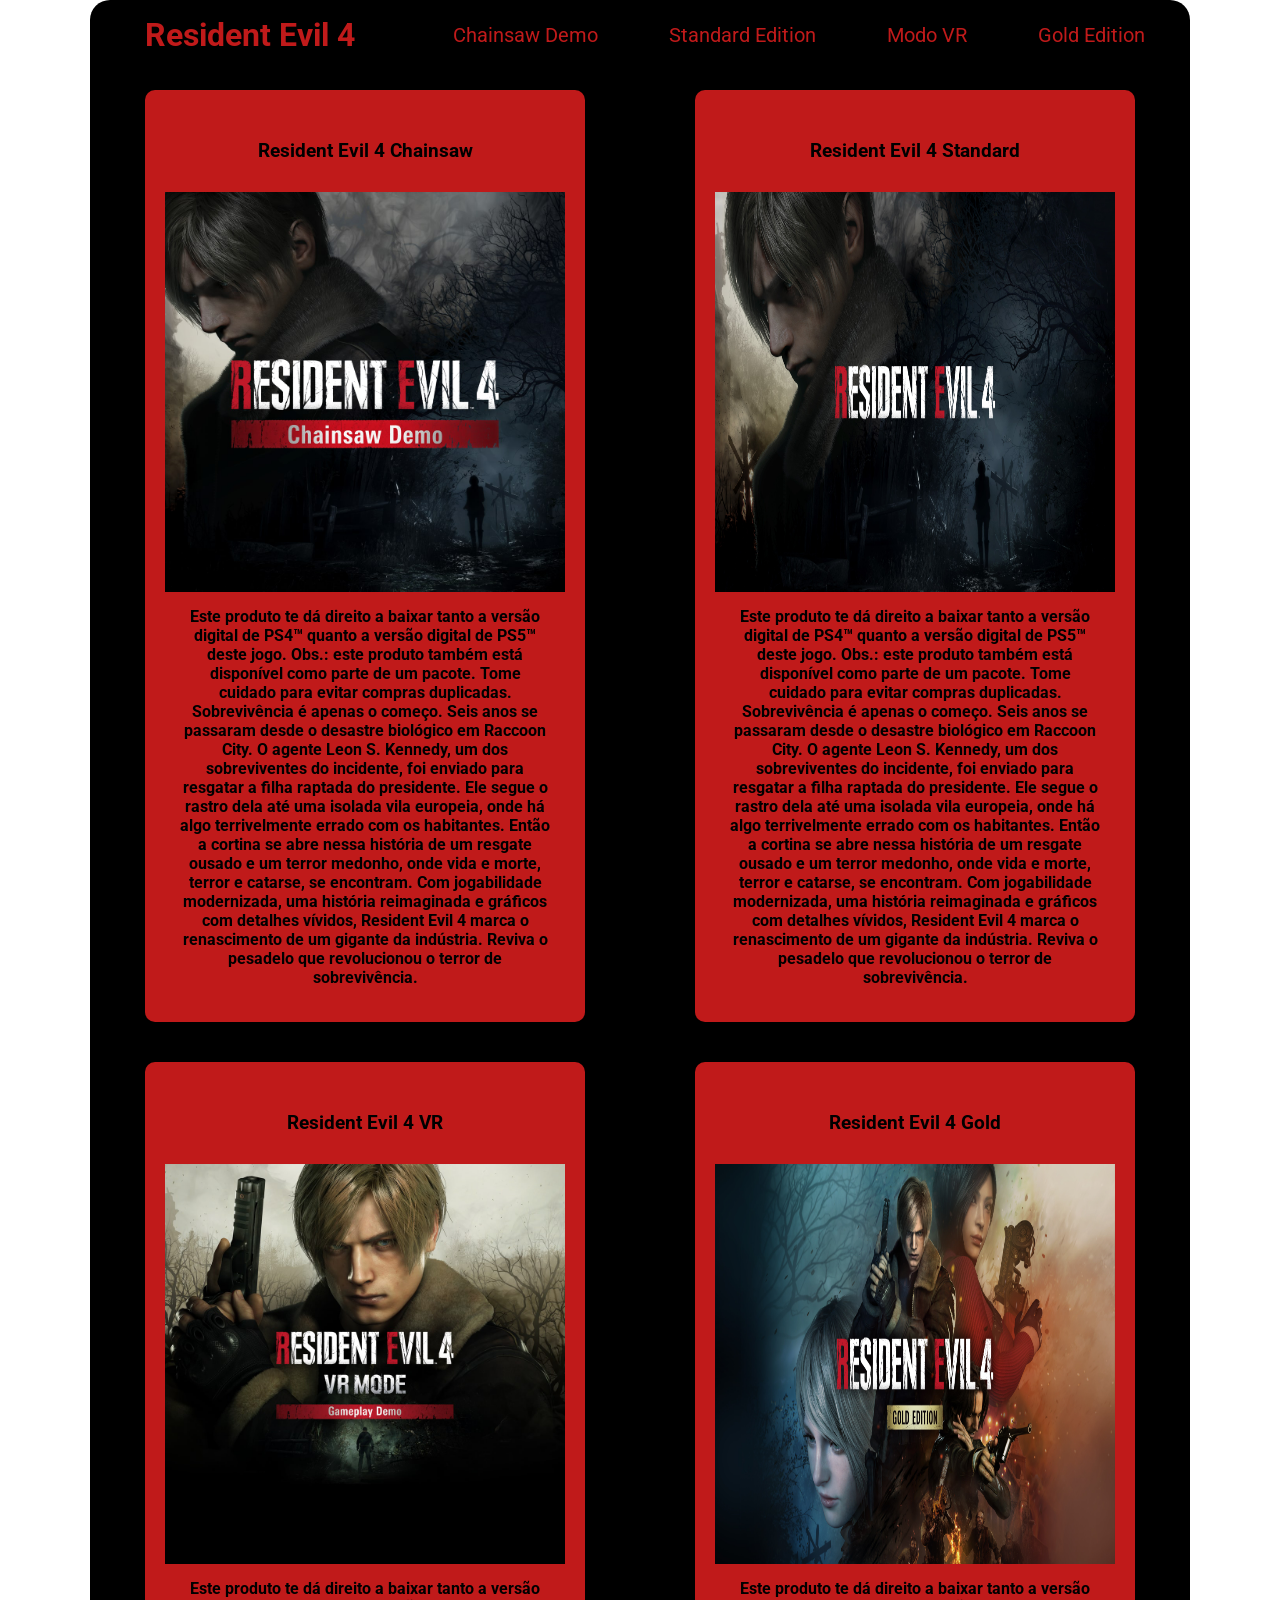
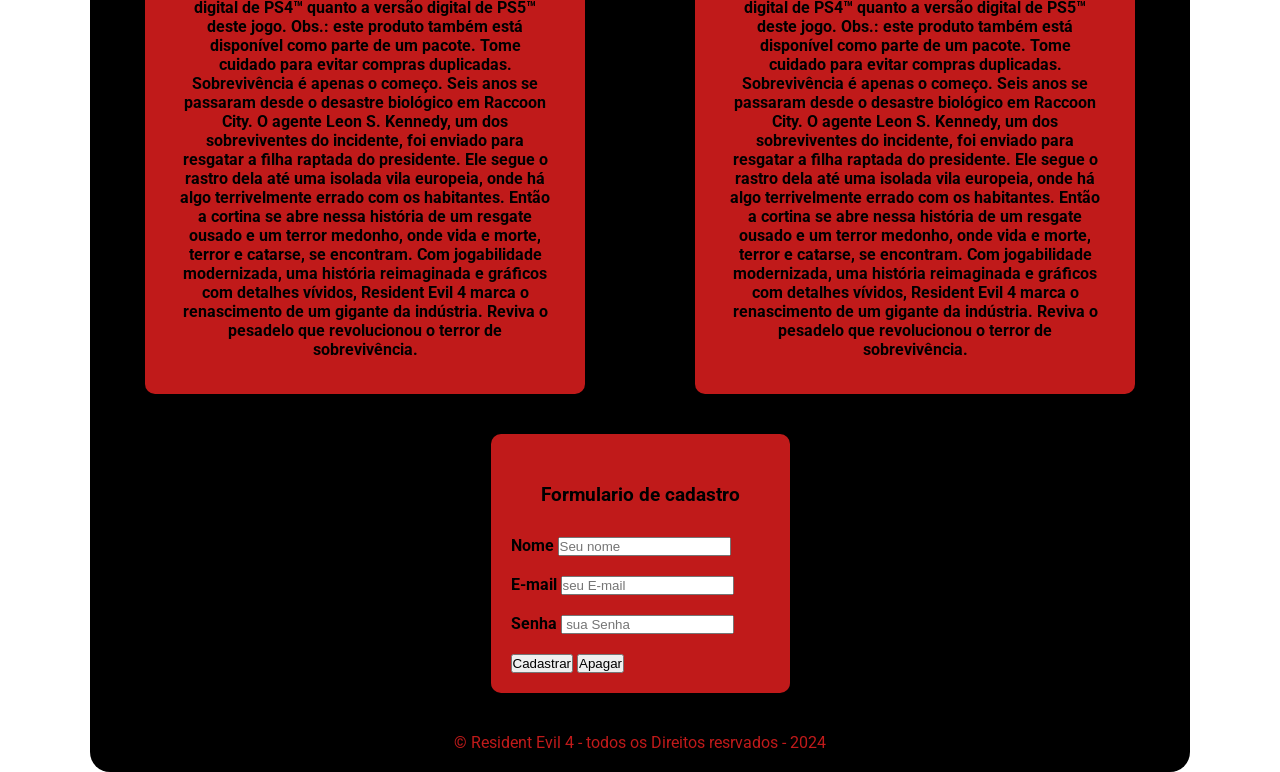
==== index.html @ 92c52e54 "add forms" ====
<!DOCTYPE html>
<html lang="pt-br">
<head>
    <meta charset="UTF-8">
    <meta name="viewport" content="width=device-width, initial-scale=1.0">
    <title>Resident Evil 4 </title>
    <link rel="stylesheet" href="./style.css" />
    <link rel="preconnect" href="https://fonts.googleapis.com">
    <link rel="preconnect" href="https://fonts.gstatic.com" crossorigin>
    <link href="https://fonts.googleapis.com/css2?family=Bungee&family=Roboto&display=swap" rel="stylesheet">
</head>
<body>
    <header>
        <div class="conteiner">
            <h1>Resident Evil 4 </h1>
        <nav>
            <ul>
                <li>
                    <a href="#Chainsaw">Chainsaw Demo</a>
                </li>
                <li>
                    <a href="#Standard">Standard Edition</a>
                </li>
                <li>
                    <a href="#VR">Modo VR</a>
                </li>
                <li>
                    <a href="#Gold">Gold Edition</a>
                </li>
            </ul>
        </nav>
        </div>
    </header>
    <section>
        <article id="Chainsaw">
            <h1>Resident Evil 4 Chainsaw</h1>
            <img src="imagens/redemo.jpg" alt="">
            <p>Este produto te dá direito a baixar tanto a versão digital de PS4™ quanto a versão digital de PS5™ deste jogo.
                Obs.: este produto também está disponível como parte de um pacote. Tome cuidado para evitar compras duplicadas.
            
                Sobrevivência é apenas o começo.
            
                Seis anos se passaram desde o desastre biológico em Raccoon City.
                O agente Leon S. Kennedy, um dos sobreviventes do incidente, foi enviado para resgatar a filha raptada do presidente.
                Ele segue o rastro dela até uma isolada vila europeia, onde há algo terrivelmente errado com os habitantes.
                Então a cortina se abre nessa história de um resgate ousado e um terror medonho, onde vida e morte, terror e catarse, se encontram.
            
                Com jogabilidade modernizada, uma história reimaginada e gráficos com detalhes vívidos,
                Resident Evil 4 marca o renascimento de um gigante da indústria.
            
                Reviva o pesadelo que revolucionou o terror de sobrevivência.</p>
        </article>
        <article id="Standard">
            <h1>Resident Evil 4 Standard</h1>
            <img src="imagens/restand.jpg" alt="">
            <p>Este produto te dá direito a baixar tanto a versão digital de PS4™ quanto a versão digital de PS5™ deste jogo.
                Obs.: este produto também está disponível como parte de um pacote. Tome cuidado para evitar compras duplicadas.
            
                Sobrevivência é apenas o começo.
            
                Seis anos se passaram desde o desastre biológico em Raccoon City.
                O agente Leon S. Kennedy, um dos sobreviventes do incidente, foi enviado para resgatar a filha raptada do presidente.
                Ele segue o rastro dela até uma isolada vila europeia, onde há algo terrivelmente errado com os habitantes.
                Então a cortina se abre nessa história de um resgate ousado e um terror medonho, onde vida e morte, terror e catarse, se encontram.
            
                Com jogabilidade modernizada, uma história reimaginada e gráficos com detalhes vívidos,
                Resident Evil 4 marca o renascimento de um gigante da indústria.
            
                Reviva o pesadelo que revolucionou o terror de sobrevivência.</p>
        </article>
        <article id="VR">
            <h1>Resident Evil 4 VR</h1>
            <img src="imagens/revr.jpg" alt="">
            <p>Este produto te dá direito a baixar tanto a versão digital de PS4™ quanto a versão digital de PS5™ deste jogo.
                Obs.: este produto também está disponível como parte de um pacote. Tome cuidado para evitar compras duplicadas.
            
                Sobrevivência é apenas o começo.
            
                Seis anos se passaram desde o desastre biológico em Raccoon City.
                O agente Leon S. Kennedy, um dos sobreviventes do incidente, foi enviado para resgatar a filha raptada do presidente.
                Ele segue o rastro dela até uma isolada vila europeia, onde há algo terrivelmente errado com os habitantes.
                Então a cortina se abre nessa história de um resgate ousado e um terror medonho, onde vida e morte, terror e catarse, se encontram.
            
                Com jogabilidade modernizada, uma história reimaginada e gráficos com detalhes vívidos,
                Resident Evil 4 marca o renascimento de um gigante da indústria.
            
                Reviva o pesadelo que revolucionou o terror de sobrevivência.</p>
        </article>
        <article id="Gold">
            <h1>Resident Evil 4 Gold</h1>
            <img src="imagens/regold.jpg" alt="">
            <p>Este produto te dá direito a baixar tanto a versão digital de PS4™ quanto a versão digital de PS5™ deste jogo.
                Obs.: este produto também está disponível como parte de um pacote. Tome cuidado para evitar compras duplicadas.
            
                Sobrevivência é apenas o começo.
            
                Seis anos se passaram desde o desastre biológico em Raccoon City.
                O agente Leon S. Kennedy, um dos sobreviventes do incidente, foi enviado para resgatar a filha raptada do presidente.
                Ele segue o rastro dela até uma isolada vila europeia, onde há algo terrivelmente errado com os habitantes.
                Então a cortina se abre nessa história de um resgate ousado e um terror medonho, onde vida e morte, terror e catarse, se encontram.
            
                Com jogabilidade modernizada, uma história reimaginada e gráficos com detalhes vívidos,
                Resident Evil 4 marca o renascimento de um gigante da indústria.
            
                Reviva o pesadelo que revolucionou o terror de sobrevivência.</p>
        </article>
        <article>
            <form>
                <h1>Formulario de cadastro</h1>
                <label for="Nome">Nome</label>
                <input id="Nome" type="text" placeholder="Seu nome"/>
                <br/><br/>
                <label for="email">E-mail</label>
                <input id="email" type="email" placeholder="seu E-mail"/>
                <br/><br/>
                <label for="Senha">Senha</label>
                <input id="Senha" type="password" placeholder=" sua Senha"/>
                <br/><br/>
                <button class="botaoenvio" type="submit">Cadastrar</button>
                <button class="botaoapagar" type="reset">Apagar</button>
            </form>
        </article>
    </section>
    <footer>
        <div class="conteiner">
            <p>
                &copy;  Resident Evil 4 - todos os Direitos resrvados - 2024
            </p>
        </div>
    </footer>
</body>
</html>
---- style.css ----
*{
    margin: 0;
    padding: 0;
    box-sizing: border-box;
}
body {
    font-family: 'Roboto', sans-serif;
    color:#490000;
    
}
 
.conteiner{
    max-width: 1280px;
    width: 100%;
    margin: 0 auto;
}

header{
    max-width: 1100px;
    margin: auto;
    border-radius: 20px 20px 0px 0px;
    
}
header h1{
    padding-left: 55px;
}
header nav li{
    display: inline;
    margin-left: 16px;
    font-size: 20px;
    padding-right: 40px;
}

header nav li a{
    color:#c01a1a;
    text-decoration: none;
    padding: 5px;
    
}

header nav li a:hover{
    background-color: #c01a1a;
    border-radius: 10px ;
    color: #000000;
    transition: 1s;
}



header{
    padding: 16px 0;
    background-color:#000000 ;
    color:#c01a1a;
}

header .conteiner{
    display: flex;
    align-items: center;
    justify-content: space-between;
}

section img {
    display: block;
    width: 400px;
    height: 400px;
    margin: auto;
}

section h1{
    text-align: center;
    margin:30px;
}

section p {
    max-width: 400px;
    text-align: center;
    margin: auto;
    padding: 15px;
}

section {
    display: flex;
    flex-wrap: wrap;
    background-color: #000000;
    color: black;
    font-weight: bolder;
    max-width: 1100px;
    margin: auto;
}

article{
    margin:20px auto;
    background-color: #c01a1a;
    padding: 20px;
    border-radius: 10px;
}
form button {
    margin: auto;
    text-align: center;
}

footer{
    background-color: #000000;
    color: #c01a1a;
    padding: 20px;
    text-align: center;
    width: 1100px;
    margin: auto;
    border-radius: 0px 0px 20px 20px ;
}
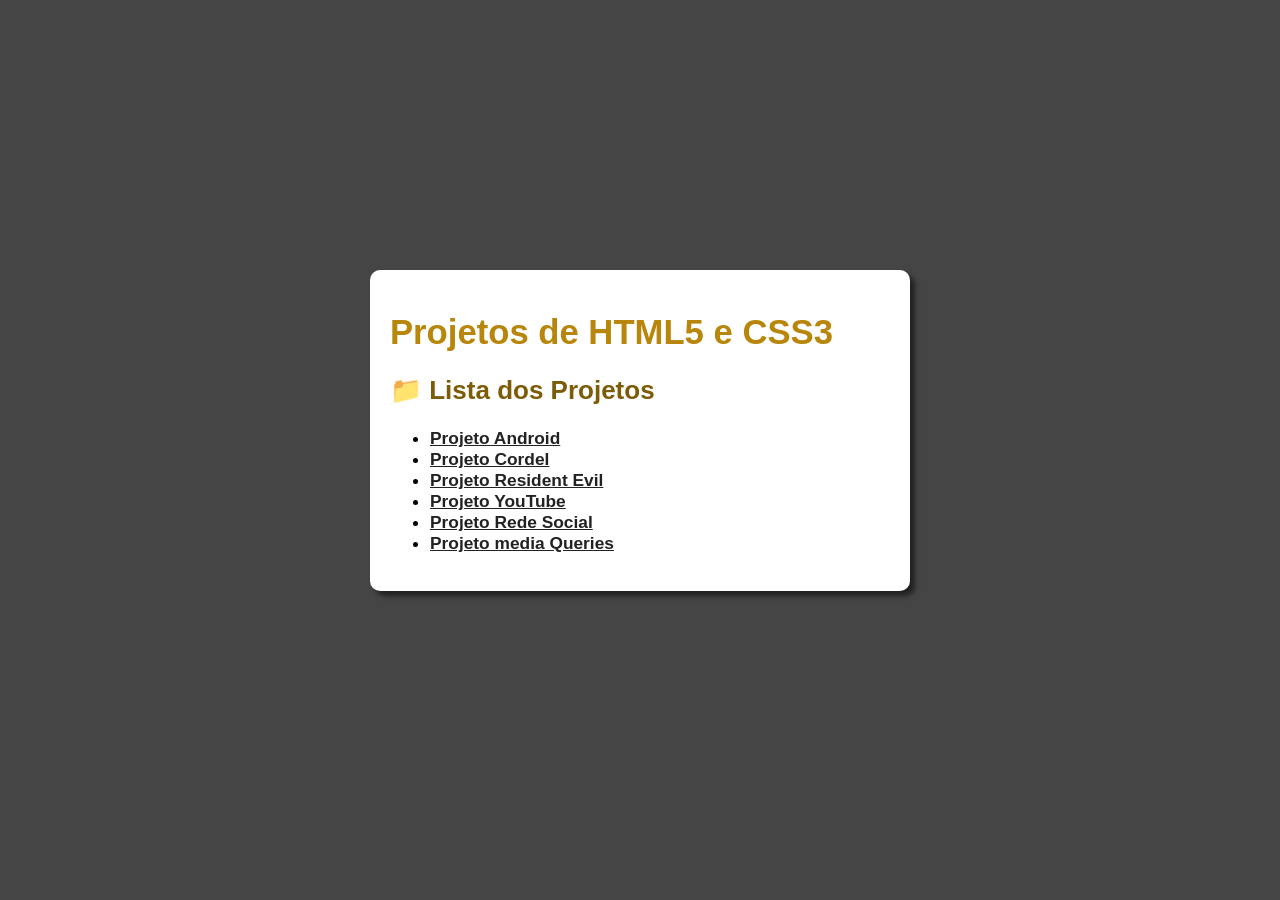
==== commit e82c13d5: "A+" ====
--- a/index.html
+++ b/index.html
@@ -1,133 +1,24 @@
-
 <!DOCTYPE html>
 <html lang="pt-br">
 <head>
     <meta charset="UTF-8">
-    <meta name="viewport" content="width=device-width, initial-scale=1.0">
-    <title>Resident Evil 4 </title>
-    <link rel="stylesheet" href="./style.css" />
-    <link rel="preconnect" href="https://fonts.googleapis.com">
-    <link rel="preconnect" href="https://fonts.gstatic.com" crossorigin>
-    <link href="https://fonts.googleapis.com/css2?family=Bungee&family=Roboto&display=swap" rel="stylesheet">
+    <meta name="viewport" content="width=device-width, initial-scale=1.0"> 
+    <title>Exercícios de HTML5 e CSS3</title>
+    <link rel="stylesheet" href="style.css">
 </head>
 <body>
-    <header>
-        <div class="conteiner">
-            <h1>Resident Evil 4 </h1>
-        <nav>
-            <ul>
-                <li>
-                    <a href="#Chainsaw">Chainsaw Demo</a>
-                </li>
-                <li>
-                    <a href="#Standard">Standard Edition</a>
-                </li>
-                <li>
-                    <a href="#VR">Modo VR</a>
-                </li>
-                <li>
-                    <a href="#Gold">Gold Edition</a>
-                </li>
-            </ul>
-        </nav>
-        </div>
-    </header>
-    <section>
-        <article id="Chainsaw">
-            <h1>Resident Evil 4 Chainsaw</h1>
-            <img src="imagens/redemo.jpg" alt="">
-            <p>Este produto te dá direito a baixar tanto a versão digital de PS4™ quanto a versão digital de PS5™ deste jogo.
-                Obs.: este produto também está disponível como parte de um pacote. Tome cuidado para evitar compras duplicadas.
-            
-                Sobrevivência é apenas o começo.
-            
-                Seis anos se passaram desde o desastre biológico em Raccoon City.
-                O agente Leon S. Kennedy, um dos sobreviventes do incidente, foi enviado para resgatar a filha raptada do presidente.
-                Ele segue o rastro dela até uma isolada vila europeia, onde há algo terrivelmente errado com os habitantes.
-                Então a cortina se abre nessa história de um resgate ousado e um terror medonho, onde vida e morte, terror e catarse, se encontram.
-            
-                Com jogabilidade modernizada, uma história reimaginada e gráficos com detalhes vívidos,
-                Resident Evil 4 marca o renascimento de um gigante da indústria.
-            
-                Reviva o pesadelo que revolucionou o terror de sobrevivência.</p>
-        </article>
-        <article id="Standard">
-            <h1>Resident Evil 4 Standard</h1>
-            <img src="imagens/restand.jpg" alt="">
-            <p>Este produto te dá direito a baixar tanto a versão digital de PS4™ quanto a versão digital de PS5™ deste jogo.
-                Obs.: este produto também está disponível como parte de um pacote. Tome cuidado para evitar compras duplicadas.
-            
-                Sobrevivência é apenas o começo.
-            
-                Seis anos se passaram desde o desastre biológico em Raccoon City.
-                O agente Leon S. Kennedy, um dos sobreviventes do incidente, foi enviado para resgatar a filha raptada do presidente.
-                Ele segue o rastro dela até uma isolada vila europeia, onde há algo terrivelmente errado com os habitantes.
-                Então a cortina se abre nessa história de um resgate ousado e um terror medonho, onde vida e morte, terror e catarse, se encontram.
-            
-                Com jogabilidade modernizada, uma história reimaginada e gráficos com detalhes vívidos,
-                Resident Evil 4 marca o renascimento de um gigante da indústria.
-            
-                Reviva o pesadelo que revolucionou o terror de sobrevivência.</p>
-        </article>
-        <article id="VR">
-            <h1>Resident Evil 4 VR</h1>
-            <img src="imagens/revr.jpg" alt="">
-            <p>Este produto te dá direito a baixar tanto a versão digital de PS4™ quanto a versão digital de PS5™ deste jogo.
-                Obs.: este produto também está disponível como parte de um pacote. Tome cuidado para evitar compras duplicadas.
-            
-                Sobrevivência é apenas o começo.
-            
-                Seis anos se passaram desde o desastre biológico em Raccoon City.
-                O agente Leon S. Kennedy, um dos sobreviventes do incidente, foi enviado para resgatar a filha raptada do presidente.
-                Ele segue o rastro dela até uma isolada vila europeia, onde há algo terrivelmente errado com os habitantes.
-                Então a cortina se abre nessa história de um resgate ousado e um terror medonho, onde vida e morte, terror e catarse, se encontram.
-            
-                Com jogabilidade modernizada, uma história reimaginada e gráficos com detalhes vívidos,
-                Resident Evil 4 marca o renascimento de um gigante da indústria.
-            
-                Reviva o pesadelo que revolucionou o terror de sobrevivência.</p>
-        </article>
-        <article id="Gold">
-            <h1>Resident Evil 4 Gold</h1>
-            <img src="imagens/regold.jpg" alt="">
-            <p>Este produto te dá direito a baixar tanto a versão digital de PS4™ quanto a versão digital de PS5™ deste jogo.
-                Obs.: este produto também está disponível como parte de um pacote. Tome cuidado para evitar compras duplicadas.
-            
-                Sobrevivência é apenas o começo.
-            
-                Seis anos se passaram desde o desastre biológico em Raccoon City.
-                O agente Leon S. Kennedy, um dos sobreviventes do incidente, foi enviado para resgatar a filha raptada do presidente.
-                Ele segue o rastro dela até uma isolada vila europeia, onde há algo terrivelmente errado com os habitantes.
-                Então a cortina se abre nessa história de um resgate ousado e um terror medonho, onde vida e morte, terror e catarse, se encontram.
-            
-                Com jogabilidade modernizada, uma história reimaginada e gráficos com detalhes vívidos,
-                Resident Evil 4 marca o renascimento de um gigante da indústria.
-            
-                Reviva o pesadelo que revolucionou o terror de sobrevivência.</p>
-        </article>
-        <article>
-            <form>
-                <h1>Formulario de cadastro</h1>
-                <label for="Nome">Nome</label>
-                <input id="Nome" type="text" placeholder="Seu nome"/>
-                <br/><br/>
-                <label for="email">E-mail</label>
-                <input id="email" type="email" placeholder="seu E-mail"/>
-                <br/><br/>
-                <label for="Senha">Senha</label>
-                <input id="Senha" type="password" placeholder=" sua Senha"/>
-                <br/><br/>
-                <button class="botaoenvio" type="submit">Cadastrar</button>
-                <button class="botaoapagar" type="reset">Apagar</button>
-            </form>
-        </article>
-    </section>
-    <footer>
-        <div class="conteiner">
-            <p>
-                &copy;  Resident Evil 4 - todos os Direitos resrvados - 2024
-            </p>
-        </div>
-    </footer>
+    <main>
+        <h1>Projetos de HTML5 e CSS3</h1>
+        
+        <h2>&#x1F4C1; Lista dos Projetos</h2>
+        <ul>
+            <li><a href="Android/index17.html" target="_blank">Projeto Android</a></li>
+            <li><a href="Cordel Moderno/index18.html" target="_blank">Projeto Cordel</a></li>
+            <li><a href="Resident Evil/index.html" target="_blank">Projeto Resident Evil</a></li>
+            <li><a href="YouTube/index11.html" target="_blank">Projeto YouTube</a></li>
+            <li><a href="#" target="_blank">Projeto Rede Social</a></li>
+            <li><a href="#" target="_blank">Projeto media Queries</a></li>
+        </ul>
+    </main>
 </body>
-</html>+</html>
--- a/style.css
+++ b/style.css
@@ -1,110 +1,32 @@
-*{
-    margin: 0;
-    padding: 0;
-    box-sizing: border-box;
-}
 body {
-    font-family: 'Roboto', sans-serif;
-    color:#490000;
-    
-}
- 
-.conteiner{
-    max-width: 1280px;
-    width: 100%;
-    margin: 0 auto;
+    background-color: rgb(69, 69, 69);
+    font: 13pt Arial;
 }
 
-header{
-    max-width: 1100px;
+main {
+    background-color: white;
+    width: 500px;
+    padding: 20px;
     margin: auto;
-    border-radius: 20px 20px 0px 0px;
-    
-}
-header h1{
-    padding-left: 55px;
-}
-header nav li{
-    display: inline;
-    margin-left: 16px;
-    font-size: 20px;
-    padding-right: 40px;
+    margin-top: 30vh;
+    border-radius: 10px;
+    box-shadow: 5px 5px 5px rgba(0, 0, 0, 0.529);
 }
 
-header nav li a{
-    color:#c01a1a;
-    text-decoration: none;
-    padding: 5px;
-    
+h1 {
+    color: darkgoldenrod;
 }
 
-header nav li a:hover{
-    background-color: #c01a1a;
-    border-radius: 10px ;
-    color: #000000;
-    transition: 1s;
+h2 {
+    color: rgb(125, 92, 8);
 }
 
-
-
-header{
-    padding: 16px 0;
-    background-color:#000000 ;
-    color:#c01a1a;
+a, a:visited {
+    color: rgb(34, 34, 34);
+    font-weight: bolder;
 }
 
-header .conteiner{
-    display: flex;
-    align-items: center;
-    justify-content: space-between;
-}
-
-section img {
-    display: block;
-    width: 400px;
-    height: 400px;
-    margin: auto;
-}
-
-section h1{
-    text-align: center;
-    margin:30px;
-}
-
-section p {
-    max-width: 400px;
-    text-align: center;
-    margin: auto;
-    padding: 15px;
-}
-
-section {
-    display: flex;
-    flex-wrap: wrap;
-    background-color: #000000;
-    color: black;
-    font-weight: bolder;
-    max-width: 1100px;
-    margin: auto;
-}
-
-article{
-    margin:20px auto;
-    background-color: #c01a1a;
-    padding: 20px;
-    border-radius: 10px;
-}
-form button {
-    margin: auto;
-    text-align: center;
-}
-
-footer{
-    background-color: #000000;
-    color: #c01a1a;
-    padding: 20px;
-    text-align: center;
-    width: 1100px;
-    margin: auto;
-    border-radius: 0px 0px 20px 20px ;
+a:hover {
+    color: darkgoldenrod;
+    text-decoration: none;
 }
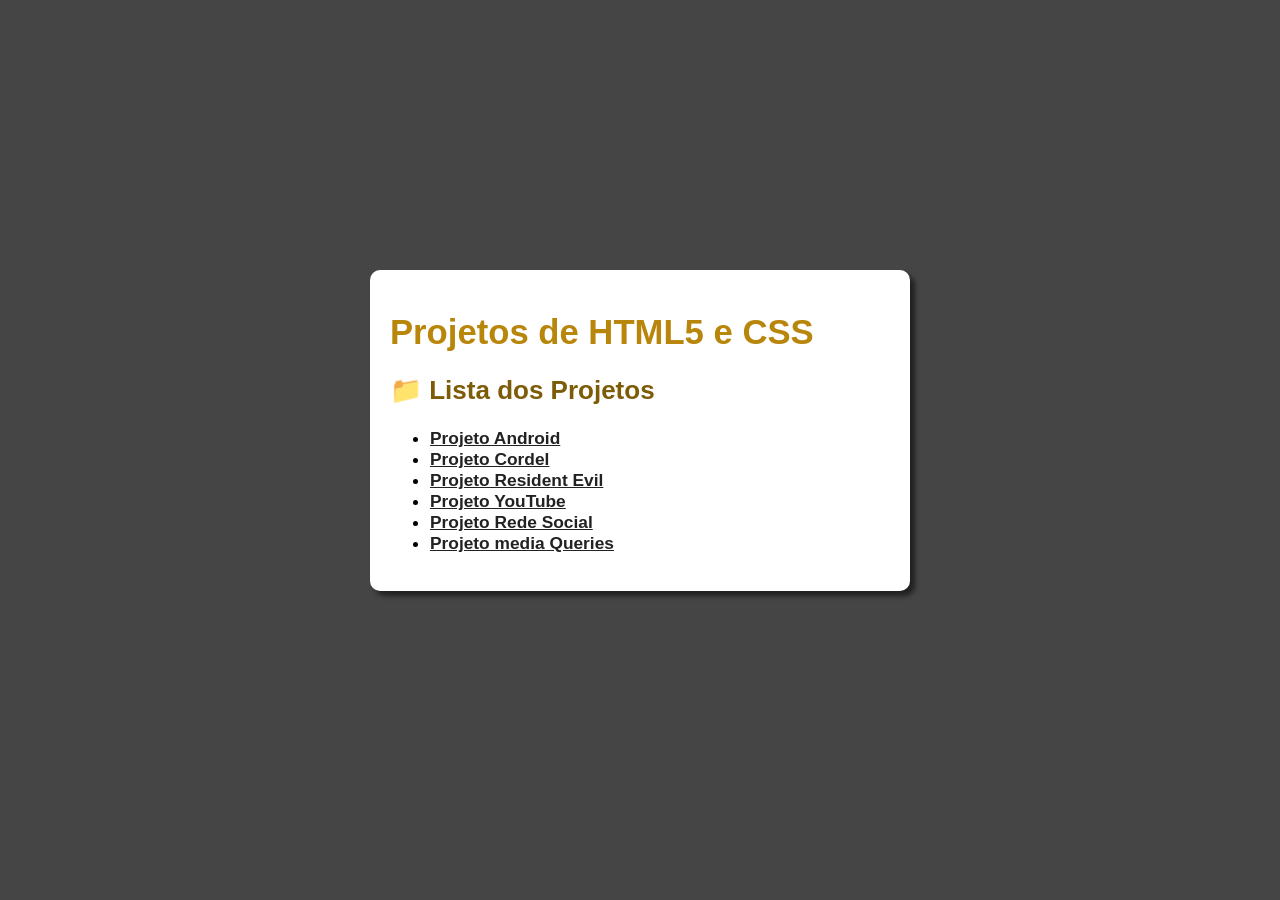
==== commit 0e05c8b8: "A+" ====
--- a/index.html
+++ b/index.html
@@ -8,16 +8,16 @@
 </head>
 <body>
     <main>
-        <h1>Projetos de HTML5 e CSS3</h1>
+        <h1>Projetos de HTML5 e CSS</h1>
         
         <h2>&#x1F4C1; Lista dos Projetos</h2>
         <ul>
             <li><a href="Android/index17.html" target="_blank">Projeto Android</a></li>
             <li><a href="Cordel Moderno/index18.html" target="_blank">Projeto Cordel</a></li>
-            <li><a href="Resident Evil/index.html" target="_blank">Projeto Resident Evil</a></li>
+            <li><a href="Resident Evil 4/index.html" target="_blank">Projeto Resident Evil</a></li>
             <li><a href="YouTube/index11.html" target="_blank">Projeto YouTube</a></li>
-            <li><a href="#" target="_blank">Projeto Rede Social</a></li>
-            <li><a href="#" target="_blank">Projeto media Queries</a></li>
+            <li><a href="Rede Social/index26.html" target="_blank">Projeto Rede Social</a></li>
+            <li><a href="Midia Query/TelaLogin.html" target="_blank">Projeto media Queries</a></li>
         </ul>
     </main>
 </body>
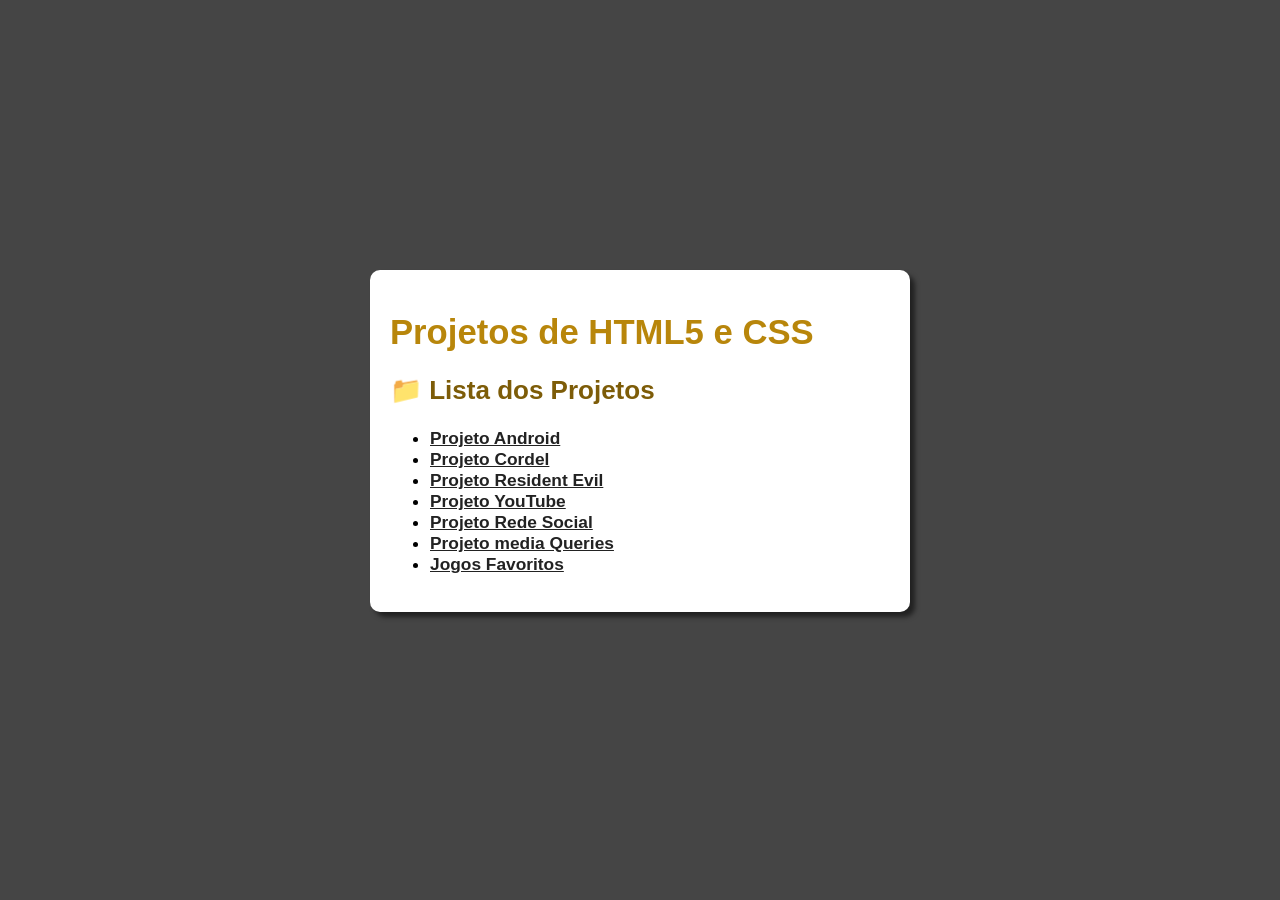
==== commit 8f0c5487: "A+" ====
--- a/index.html
+++ b/index.html
@@ -18,6 +18,7 @@
             <li><a href="YouTube/index11.html" target="_blank">Projeto YouTube</a></li>
             <li><a href="Rede Social/index26.html" target="_blank">Projeto Rede Social</a></li>
             <li><a href="Midia Query/TelaLogin.html" target="_blank">Projeto media Queries</a></li>
+            <li><a href="Top Jogos/indexJogos.html" target="_blank">Jogos Favoritos</a></li>
         </ul>
     </main>
 </body>
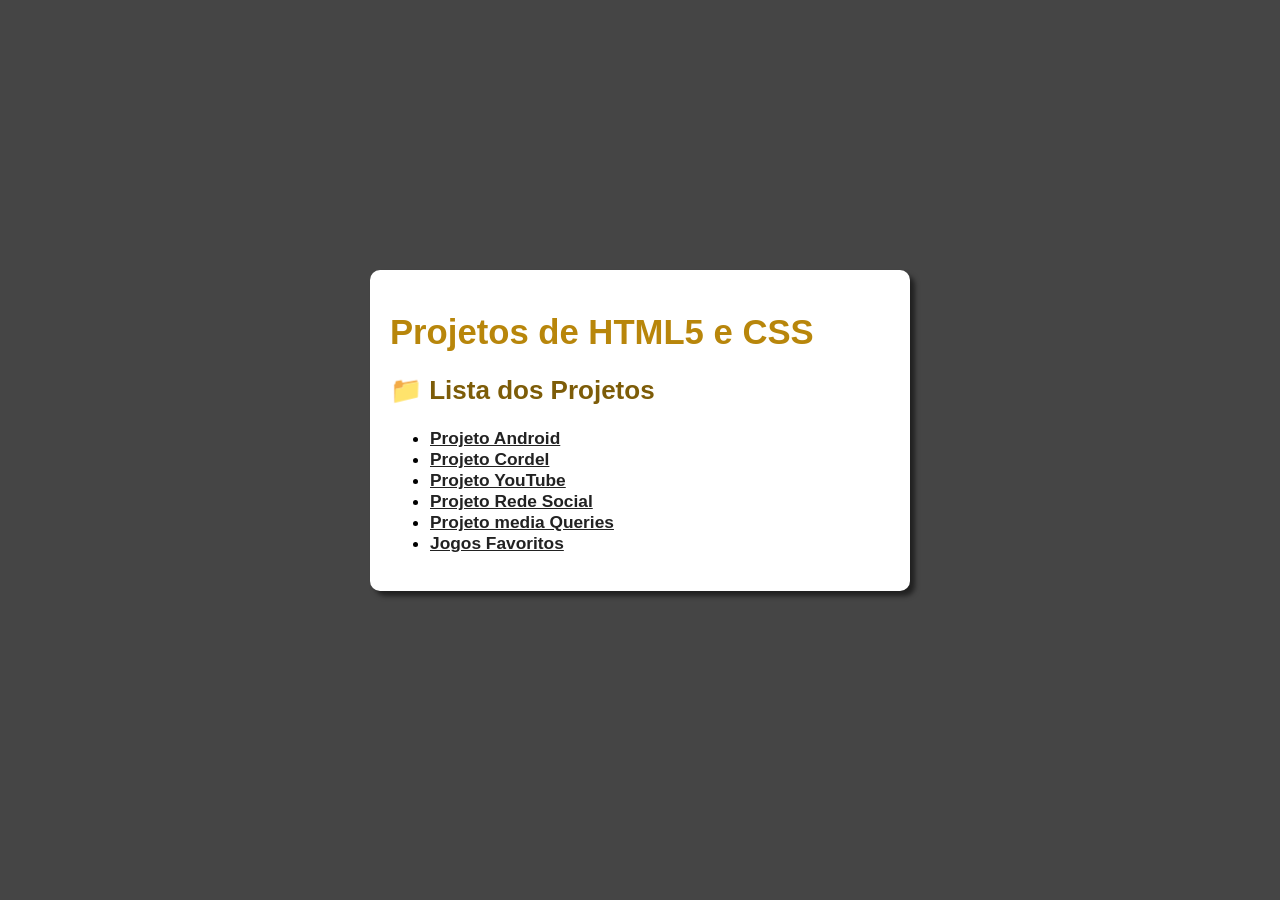
==== commit 3bfa07fe: "A+" ====
--- a/index.html
+++ b/index.html
@@ -14,7 +14,6 @@
         <ul>
             <li><a href="Android/index17.html" target="_blank">Projeto Android</a></li>
             <li><a href="Cordel Moderno/index18.html" target="_blank">Projeto Cordel</a></li>
-            <li><a href="Resident Evil 4/index.html" target="_blank">Projeto Resident Evil</a></li>
             <li><a href="YouTube/index11.html" target="_blank">Projeto YouTube</a></li>
             <li><a href="Rede Social/index26.html" target="_blank">Projeto Rede Social</a></li>
             <li><a href="Midia Query/TelaLogin.html" target="_blank">Projeto media Queries</a></li>
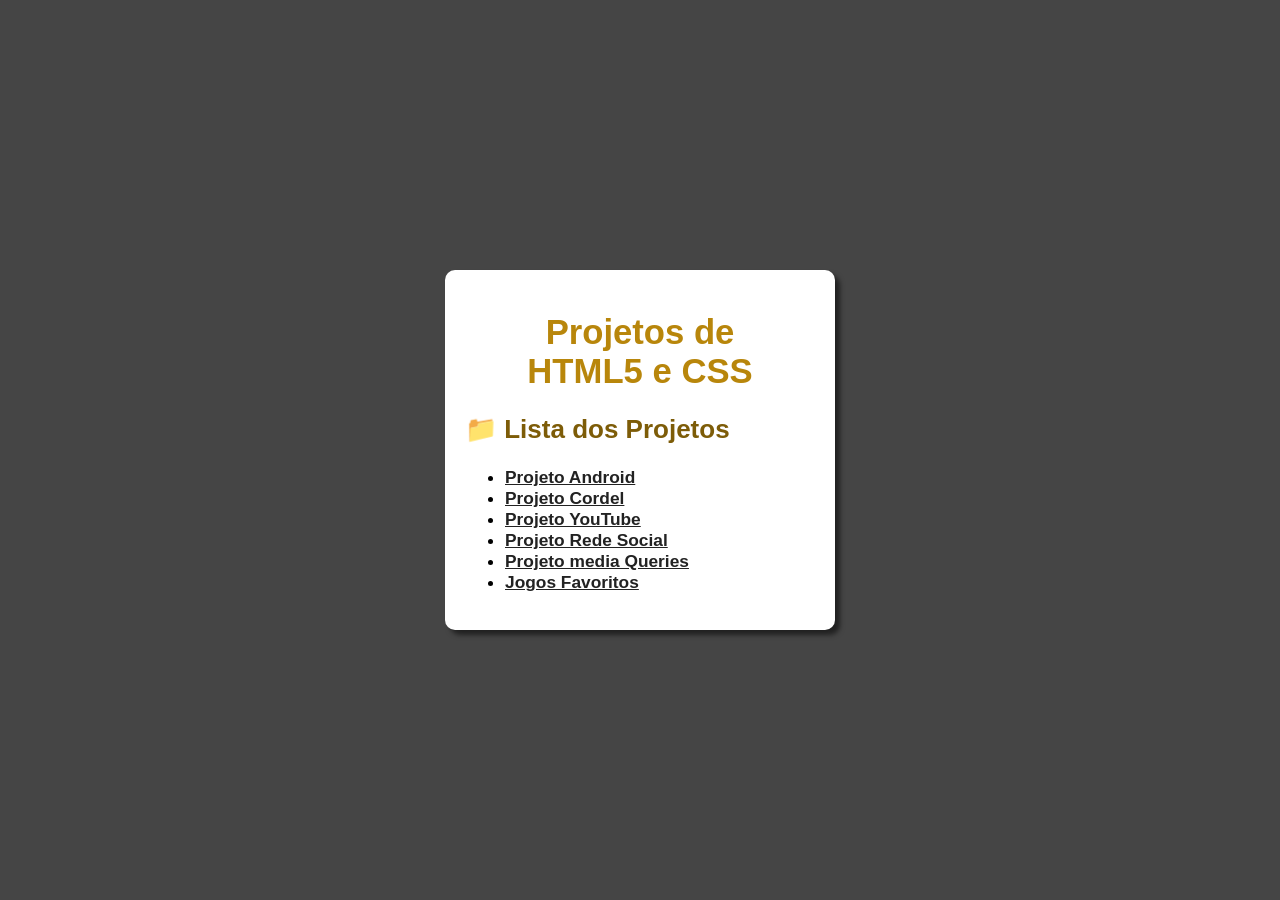
==== commit ee459541: "A+" ====
--- a/index.html
+++ b/index.html
@@ -8,7 +8,7 @@
 </head>
 <body>
     <main>
-        <h1>Projetos de HTML5 e CSS</h1>
+        <h1>Projetos de <br> HTML5 e CSS</h1>
         
         <h2>&#x1F4C1; Lista dos Projetos</h2>
         <ul>
--- a/style.css
+++ b/style.css
@@ -5,7 +5,7 @@
 
 main {
     background-color: white;
-    width: 500px;
+    width: 350px;
     padding: 20px;
     margin: auto;
     margin-top: 30vh;
@@ -15,6 +15,7 @@
 
 h1 {
     color: darkgoldenrod;
+    text-align: center;
 }
 
 h2 {
